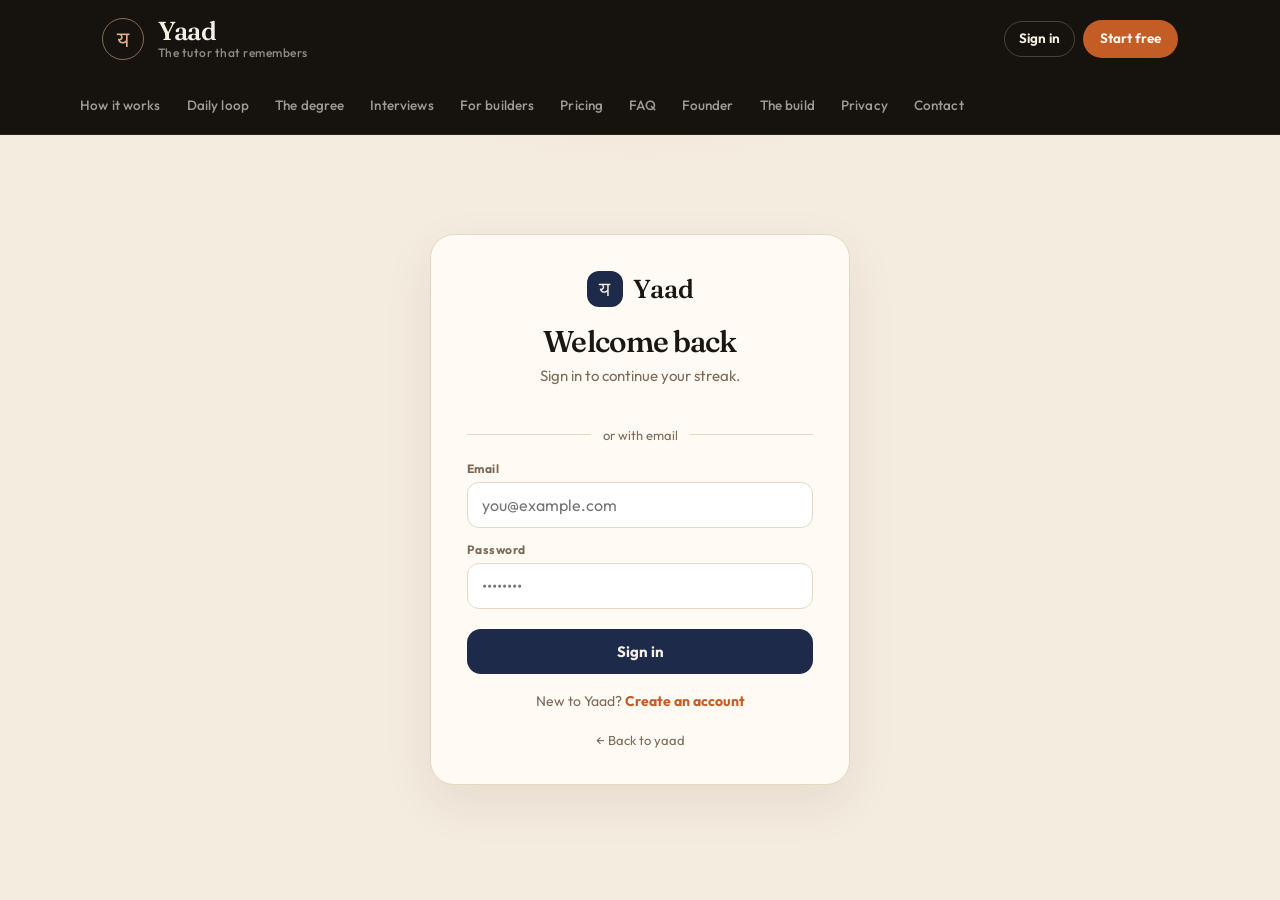
==== login.html @ 60f6b682 "Publish Yaad site from 644acd9" ====
<!DOCTYPE html>
<html lang="en">
<head>
<meta charset="utf-8">
<meta name="viewport" content="width=device-width, initial-scale=1">
<title>Sign in — Yaad</title>
<link rel="preconnect" href="https://fonts.googleapis.com">
<link rel="preconnect" href="https://fonts.gstatic.com" crossorigin>
<link href="https://fonts.googleapis.com/css2?family=Fraunces:opsz,wght@9..144,560&family=Outfit:wght@400;500;600;700&display=swap" rel="stylesheet">
<link rel="stylesheet" href="header.css">
<style>
:root{--bg:#f4ecdf;--ink:#1c1612;--muted:#7c6b58;--line:#e7d8c4;--saffron:#c45c26;--indigo:#1e2a4a}
*{box-sizing:border-box; margin:0; padding:0}
body{color:var(--ink); font-family:Outfit,"Segoe UI",sans-serif; min-height:100vh; margin:0;
  background:radial-gradient(700px 420px at 50% -10%, rgba(196,92,38,.16), transparent 60%), var(--bg)}
.login-stage{min-height:calc(100vh - 140px); display:flex; align-items:center; justify-content:center; padding:28px 24px 40px}
.card{background:#fffaf3; border:1px solid var(--line); border-radius:24px; padding:36px; width:100%; max-width:420px; box-shadow:0 18px 50px rgba(70,42,16,.08)}
.brand{font-family:Fraunces,Georgia,serif; font-weight:560; font-size:26px; display:flex; gap:10px; align-items:center; justify-content:center; margin-bottom:8px; text-decoration:none; color:var(--ink)}
.seal{width:36px; height:36px; border-radius:12px; background:var(--indigo); color:#f6efe4; display:inline-flex; align-items:center; justify-content:center; font-family:Fraunces,Georgia,serif; font-size:20px}
h1{font-family:Fraunces,Georgia,serif; font-weight:560; font-size:30px; letter-spacing:-.03em; text-align:center; margin:16px 0 6px}
.sub{color:var(--muted); font-size:15px; text-align:center; margin-bottom:24px}
#google_btn{display:flex; justify-content:center; margin-bottom:8px; min-height:0}
#google_note{font-size:12.5px; color:var(--muted); text-align:center; margin-bottom:8px}
.divider{display:flex; align-items:center; gap:12px; color:var(--muted); font-size:13px; margin:18px 0}
.divider::before,.divider::after{content:""; flex:1; height:1px; background:var(--line)}
label{display:block; font-size:12px; font-weight:700; letter-spacing:.04em; color:var(--muted); margin:14px 0 6px}
input{width:100%; background:#fff; border:1.5px solid var(--line); border-radius:12px; color:var(--ink); padding:12px 14px; font-size:16px; font-family:inherit}
input:focus{outline:none; border-color:var(--saffron)}
.btn{width:100%; margin-top:20px; background:var(--indigo); color:#f6efe4; border:none; border-radius:14px; padding:13px; font-size:15px; font-weight:700; cursor:pointer; font-family:inherit}
.btn:hover{background:#162038}
.btn:disabled{opacity:.6; cursor:wait}
.err{display:none; background:#fff5ee; border:1px solid #f3d2bc; color:#9a3412; font-size:13.5px; border-radius:12px; padding:10px 14px; margin-top:16px}
.toggle{text-align:center; margin-top:18px; font-size:14px; color:var(--muted)}
.toggle a{color:var(--saffron); font-weight:700; cursor:pointer}
.back{display:block; text-align:center; margin-top:22px; font-size:13px; color:var(--muted); text-decoration:none}
</style>
</head>
<body>
<header class="site-head">
  <div class="wrap site-head-top">
    <a class="site-brand" href="./"><span class="site-seal">य</span><span class="site-lockup"><span class="site-name">Yaad</span><span class="site-tag">The tutor that remembers</span></span></a>
    <div class="site-cta">
      <a class="site-btn site-btn-line" href="login" aria-current="page">Sign in</a>
      <a class="site-btn site-btn-solid" href="login?mode=signup">Start free</a>
    </div>
  </div>
  <nav class="wrap site-sections" aria-label="Sections">
    <a href="./#how">How it works</a>
    <a href="./#loop">Daily loop</a>
    <a href="./#map">The degree</a>
    <a href="./#earn">Interviews</a>
    <a href="./#api">For builders</a>
    <a href="./#price">Pricing</a>
    <a href="./#faq">FAQ</a>
    <a href="founder">Founder</a>
    <a href="story">The build</a>
    <a href="privacy">Privacy</a>
    <a href="contact">Contact</a>
  </nav>
</header>
<main class="login-stage">
<div class="card">
  <a class="brand" href="./"><span class="seal">य</span>Yaad</a>
  <h1 id="title">Welcome back</h1>
  <p class="sub" id="subtitle">Sign in to continue your streak.</p>

  <div id="google_btn"></div>
  <p id="google_note"></p>

  <div class="divider">or with email</div>

  <form id="form">
    <div id="name_wrap" style="display:none">
      <label for="f_name">Name</label>
      <input id="f_name" type="text" autocomplete="name" placeholder="Aarav Sharma">
    </div>
    <label for="f_email">Email</label>
    <input id="f_email" type="email" autocomplete="email" placeholder="you@example.com" required>
    <label for="f_pw">Password</label>
    <input id="f_pw" type="password" autocomplete="current-password" placeholder="••••••••" required>
    <div class="err" id="err"></div>
    <button class="btn" id="submit" type="submit">Sign in</button>
  </form>

  <p class="toggle" id="toggle_wrap"><span id="toggle_text">New to Yaad?</span> <a id="toggle">Create an account</a></p>
  <a class="back" href="./">← Back to yaad</a>
</div>
</main>

<script>
const params = new URLSearchParams(location.search);
const next = params.get("next") || "/app";
let mode = params.get("mode") === "signup" ? "signup" : "signin";
const $ = (id) => document.getElementById(id);

function setMode(m) {
  mode = m;
  const up = m === "signup";
  $("title").textContent = up ? "Create your account" : "Welcome back";
  $("subtitle").textContent = up ? "One question a day. A tutor that never forgets." : "Sign in to continue your streak.";
  $("name_wrap").style.display = up ? "block" : "none";
  $("submit").textContent = up ? "Create account" : "Sign in";
  $("toggle_text").textContent = up ? "Already have an account?" : "New to Yaad?";
  $("toggle").textContent = up ? "Sign in" : "Create an account";
  $("err").style.display = "none";
}
$("toggle").onclick = () => setMode(mode === "signup" ? "signin" : "signup");
setMode(mode);

function fail(msg) {
  const e = $("err");
  e.textContent = msg;
  e.style.display = "block";
  $("submit").disabled = false;
  $("submit").textContent = mode === "signup" ? "Create account" : "Sign in";
}

$("form").onsubmit = async (ev) => {
  ev.preventDefault();
  $("submit").disabled = true;
  $("submit").textContent = "…";
  try {
    const body = { email: $("f_email").value, password: $("f_pw").value };
    if (mode === "signup") body.name = $("f_name").value;
    const r = await fetch("/api/auth/" + (mode === "signup" ? "signup" : "login"), {
      method: "POST", headers: { "Content-Type": "application/json" },
      body: JSON.stringify(body),
    });
    const j = await r.json();
    if (!r.ok) throw new Error(j.error || "Something went wrong.");
    location.href = next;
  } catch (e) { fail(e.message); }
};

// Google sign-in, only if the server has a client ID configured.
fetch("/api/auth/config").then(r => r.json()).then(cfg => {
  if (!cfg.googleClientId) {
    $("google_note").textContent = "Google sign-in coming soon — use email for now.";
    return;
  }
  const s = document.createElement("script");
  s.src = "https://accounts.google.com/gsi/client";
  s.async = true; s.defer = true;
  s.onload = () => {
    google.accounts.id.initialize({
      client_id: cfg.googleClientId,
      callback: async (resp) => {
        try {
          const r = await fetch("/api/auth/google", {
            method: "POST", headers: { "Content-Type": "application/json" },
            body: JSON.stringify({ id_token: resp.credential }),
          });
          const j = await r.json();
          if (!r.ok) throw new Error(j.error || "Google sign-in failed.");
          location.href = next;
        } catch (e) { fail(e.message); }
      },
    });
    google.accounts.id.renderButton($("google_btn"), { theme: "filled_black", size: "large", width: 340, text: "continue_with" });
  };
  document.head.appendChild(s);
}).catch(() => { $("google_note").textContent = ""; });
</script>
</body>
</html>
---- header.css ----
.site-head{
  position:sticky; top:0; z-index:40;
  background:#16130f;
  color:#f6efe4;
  border-bottom:1px solid rgba(246,239,228,.08);
}
.site-head .wrap{max-width:1120px; margin:0 auto; padding:0 22px}
.site-mast,.site-head-top{
  display:flex; align-items:center; justify-content:space-between;
  gap:24px; min-height:78px;
}
.site-brand{
  display:flex; align-items:center; gap:14px;
  text-decoration:none; color:#f6efe4; min-width:0;
}
.site-seal{
  width:42px; height:42px; border-radius:50%;
  display:flex; align-items:center; justify-content:center; flex:none;
  background:transparent; color:#e7b089;
  border:1px solid rgba(231,176,137,.55);
  font-family:Fraunces, Georgia, serif; font-size:22px; font-weight:560;
}
.site-lockup{display:flex; flex-direction:column; gap:1px; min-width:0}
.site-name{
  font-family:Fraunces, Georgia, serif; font-weight:560; font-size:26px;
  letter-spacing:-.03em; line-height:1;
}
.site-tag{
  font-family:Outfit, "Segoe UI", sans-serif; font-size:12px; font-weight:500;
  letter-spacing:.04em; color:rgba(246,239,228,.55); line-height:1.3;
}
.site-cta{display:flex; gap:8px; align-items:center; flex:none}
.site-btn{
  display:inline-flex; align-items:center; justify-content:center; text-decoration:none;
  border-radius:999px; font-weight:650; font-family:Outfit, "Segoe UI", sans-serif;
  font-size:13.5px; line-height:1; cursor:pointer; border:1px solid transparent;
  width:auto; margin:0;
}
.site-btn-solid{background:#c45c26; color:#fffaf3; padding:11px 16px}
.site-btn-solid:hover{background:#a84b1c}
.site-btn-line{background:transparent; color:#f6efe4; border-color:rgba(246,239,228,.22); padding:10px 14px}
.site-btn-line:hover{border-color:#e7b089; color:#e7b089}
.site-sections{
  display:flex; flex-wrap:wrap; align-items:center; gap:2px 0;
  border-top:1px solid rgba(246,239,228,.1);
  padding:0 0 2px;
}
.site-head > .site-sections{border-top:0; padding:6px 0 8px}
.site-sections a{
  text-decoration:none; color:rgba(246,239,228,.62);
  font-family:Outfit, "Segoe UI", sans-serif;
  font-size:13.5px; font-weight:500; letter-spacing:.01em;
  padding:12px 0; margin-right:26px; border-radius:0;
  box-shadow:inset 0 -2px 0 transparent;
}
.site-sections a:hover{color:#f6efe4; background:transparent}
.site-sections a[aria-current="page"]{
  color:#f6efe4; background:transparent;
  box-shadow:inset 0 -2px 0 #c45c26;
}
@media(max-width:860px){
  .site-mast,.site-head-top{min-height:68px}
  .site-tag{display:none}
  .site-name{font-size:22px}
  .site-sections a{margin-right:16px; font-size:13px; padding:10px 0}
}
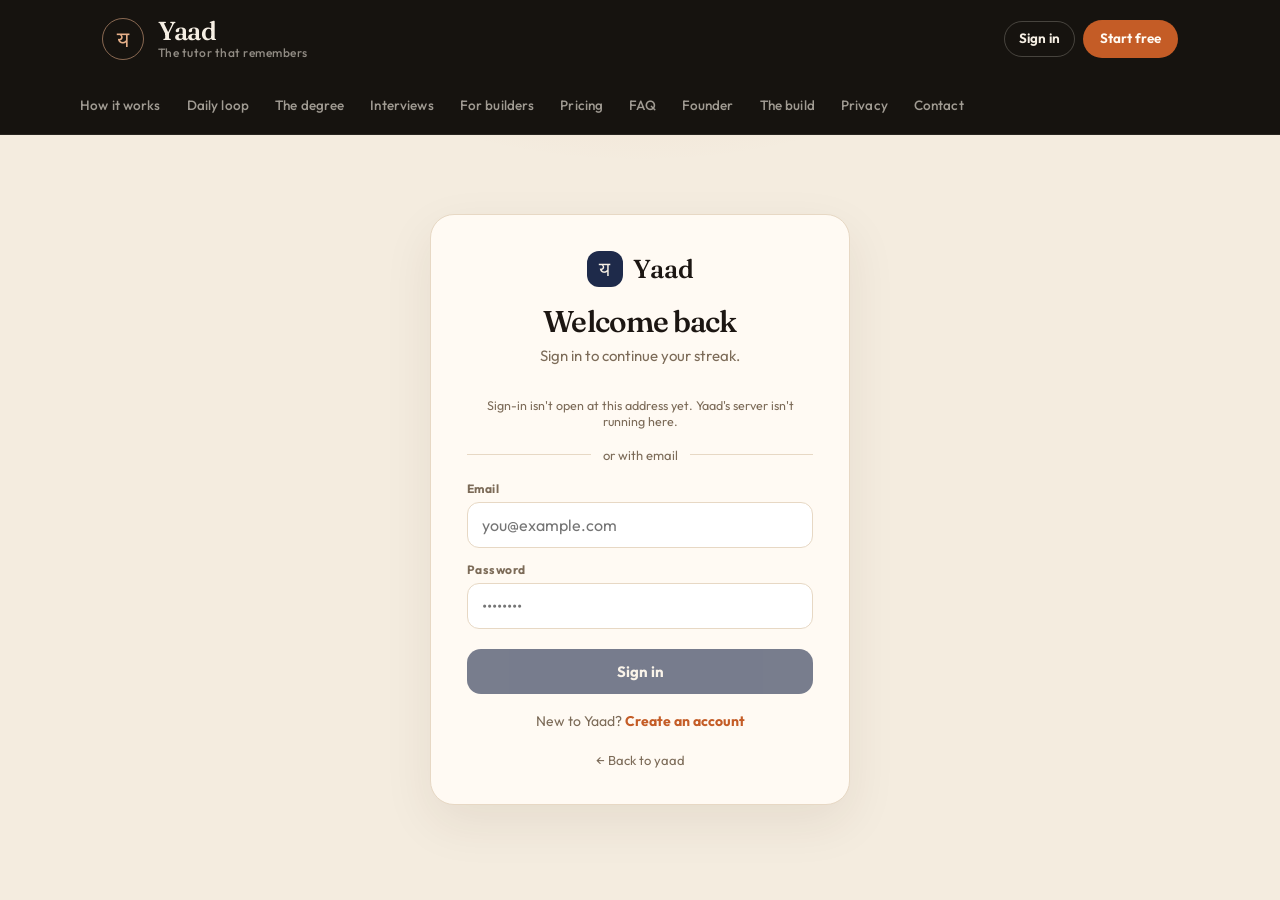
==== commit 92401fb4: "Publish Yaad site from 2241252" ====
--- a/login.html
+++ b/login.html
@@ -67,7 +67,7 @@
   <div id="google_btn"></div>
   <p id="google_note"></p>
 
-  <div class="divider">or with email</div>
+  <div class="divider" id="divider">or with email</div>
 
   <form id="form">
     <div id="name_wrap" style="display:none">
@@ -89,7 +89,9 @@
 
 <script>
 const params = new URLSearchParams(location.search);
-const next = params.get("next") || "/app";
+const rawNext = params.get("next") || "";
+const next = /^\/(?![\/\\])/.test(rawNext) ? rawNext : "/app";
+let googleReady = false;
 let mode = params.get("mode") === "signup" ? "signup" : "signin";
 const $ = (id) => document.getElementById(id);
 
@@ -103,6 +105,17 @@
   $("toggle_text").textContent = up ? "Already have an account?" : "New to Yaad?";
   $("toggle").textContent = up ? "Sign in" : "Create an account";
   $("err").style.display = "none";
+  $("divider").textContent = up ? "or sign up with email" : "or with email";
+  renderGoogle();
+}
+
+function renderGoogle() {
+  if (!googleReady) return;
+  $("google_btn").innerHTML = "";
+  google.accounts.id.renderButton($("google_btn"), {
+    theme: "filled_black", size: "large", shape: "pill", width: 340,
+    text: mode === "signup" ? "signup_with" : "signin_with",
+  });
 }
 $("toggle").onclick = () => setMode(mode === "signup" ? "signin" : "signup");
 setMode(mode);
@@ -126,14 +139,19 @@
       method: "POST", headers: { "Content-Type": "application/json" },
       body: JSON.stringify(body),
     });
-    const j = await r.json();
+    const j = await r.json().catch(() => { throw new Error(OFFLINE); });
     if (!r.ok) throw new Error(j.error || "Something went wrong.");
     location.href = next;
   } catch (e) { fail(e.message); }
 };
 
+const OFFLINE = "Sign-in isn't open at this address yet. Yaad's server isn't running here.";
+
 // Google sign-in, only if the server has a client ID configured.
-fetch("/api/auth/config").then(r => r.json()).then(cfg => {
+fetch("/api/auth/config").then(r => {
+  if (!r.ok) throw new Error("no server");
+  return r.json();
+}).then(cfg => {
   if (!cfg.googleClientId) {
     $("google_note").textContent = "Google sign-in coming soon — use email for now.";
     return;
@@ -156,10 +174,14 @@
         } catch (e) { fail(e.message); }
       },
     });
-    google.accounts.id.renderButton($("google_btn"), { theme: "filled_black", size: "large", width: 340, text: "continue_with" });
+    googleReady = true;
+    renderGoogle();
   };
   document.head.appendChild(s);
-}).catch(() => { $("google_note").textContent = ""; });
+}).catch(() => {
+  $("google_note").textContent = OFFLINE;
+  $("submit").disabled = true;
+});
 </script>
 </body>
 </html>
